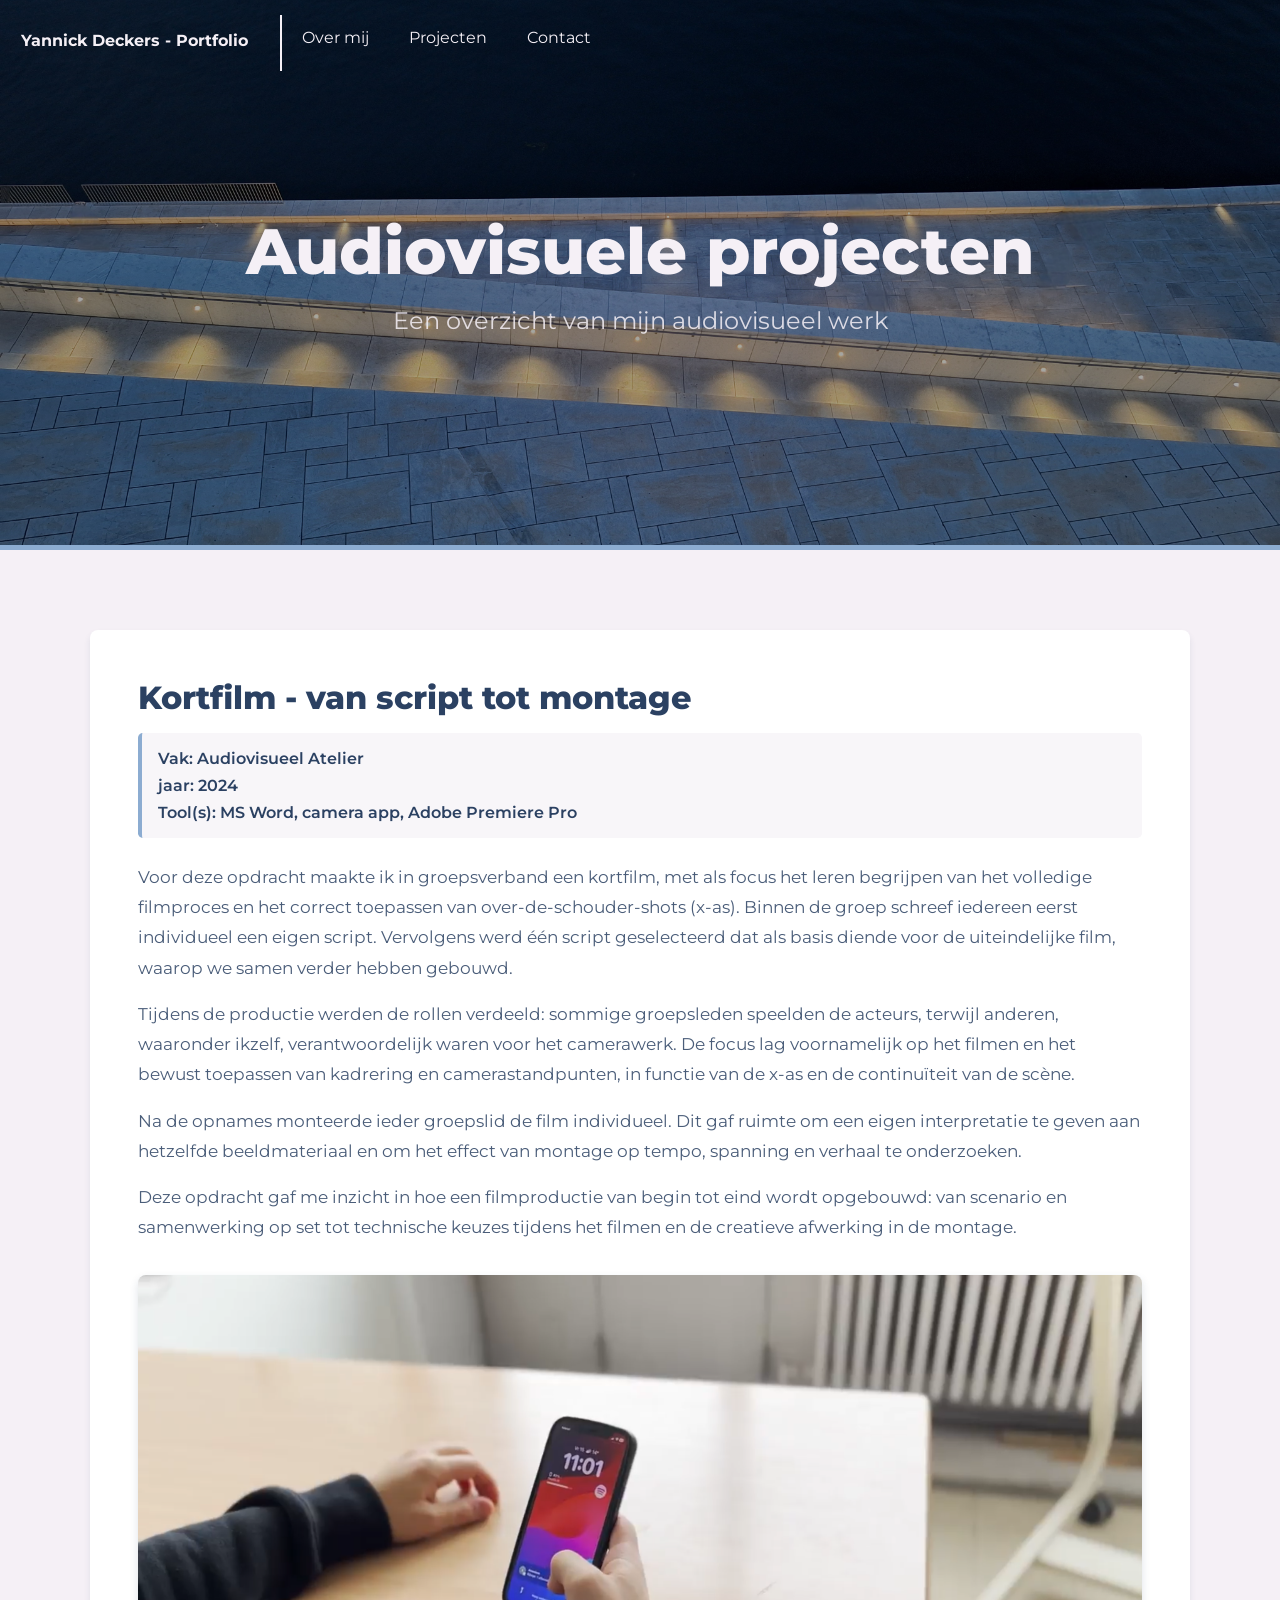
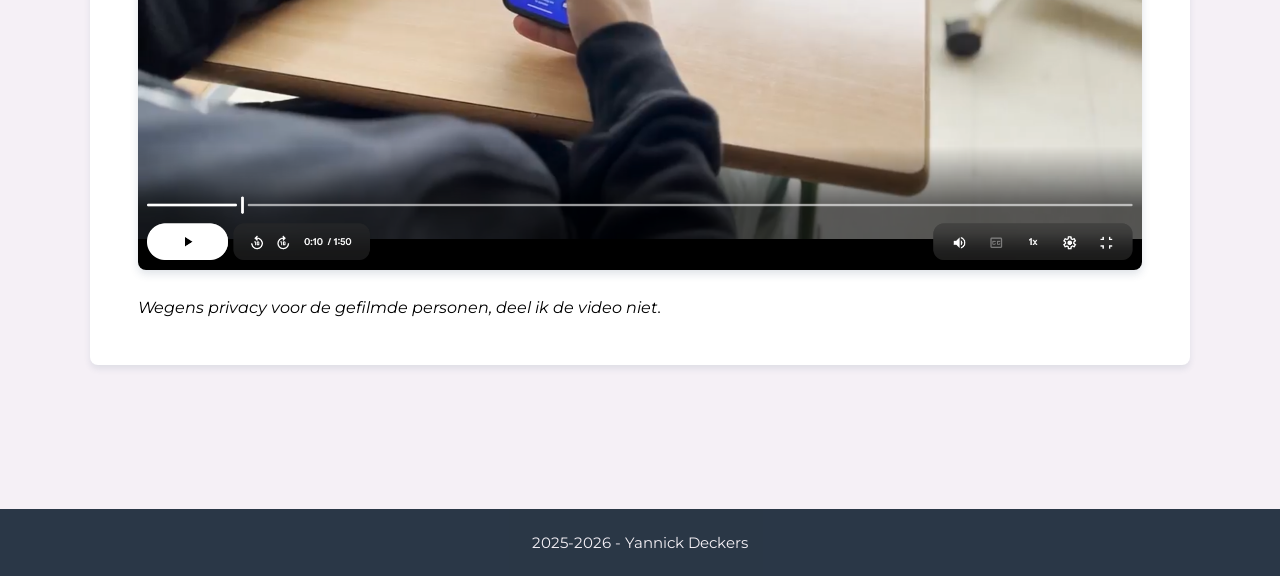
==== audiovisueleprojecten.html @ 1ce47ca8 "2/3 project pages af" ====
<!DOCTYPE html>
<html lang="en">
<head>
    <meta charset="UTF-8">
    <title>Audiovisuele projecten</title>
    <link rel="stylesheet" href="Projectenpaginas.css">
    <link rel="preconnect" href="https://fonts.googleapis.com">
    <link rel="preconnect" href="https://fonts.gstatic.com" crossorigin>
    <link href="https://fonts.googleapis.com/css2?family=Montserrat:wght@400;600;700;800&display=swap" rel="stylesheet">
    <link rel="stylesheet" href="style.css">
    <script src="Projectenpaginas.js" defer></script>
</head>
<body>

<div class="bg-img">
    <section class="container">
        <nav class="navigation-bar">
            <h1>Yannick Deckers - Portfolio</h1>

            <button class="hamburger" id="hamburger">
                <span></span>
                <span></span>
                <span></span>
            </button>

            <ul id="navMenu">
                <li><a href="index.html#about">Over mij</a></li>
                <li><a href="index.html#projects">Projecten</a></li>
                <li><a href="index.html#contact">Contact</a></li>
            </ul>
        </nav>
    </section>

    <div class="page-title">
        <h2>Audiovisuele projecten</h2>
        <p>Een overzicht van mijn audiovisueel werk</p>
    </div>
</div>

<section class="projects-section">
    <div class="projects-container">

        <article class="project">
            <div class="project-text">
                <h2>Kortfilm - van script tot montage</h2>
                <ul class="project-info">
                    <li>Vak: Audiovisueel Atelier</li>
                    <li>jaar: 2024</li>
                    <li>Tool(s): MS Word, camera app, Adobe Premiere Pro</li>
                </ul>
                <p>Voor deze opdracht maakte ik in groepsverband een kortfilm, met als focus het leren begrijpen van het volledige filmproces en het correct toepassen van over-de-schouder-shots (x-as). Binnen de groep schreef iedereen eerst individueel een eigen script. Vervolgens werd één script geselecteerd dat als basis diende voor de uiteindelijke film, waarop we samen verder hebben gebouwd.</p>
                <p>Tijdens de productie werden de rollen verdeeld: sommige groepsleden speelden de acteurs, terwijl anderen, waaronder ikzelf, verantwoordelijk waren voor het camerawerk. De focus lag voornamelijk op het filmen en het bewust toepassen van kadrering en camerastandpunten, in functie van de x-as en de continuïteit van de scène.</p>
                <p>Na de opnames monteerde ieder groepslid de film individueel. Dit gaf ruimte om een eigen interpretatie te geven aan hetzelfde beeldmateriaal en om het effect van montage op tempo, spanning en verhaal te onderzoeken.</p>
                <p>Deze opdracht gaf me inzicht in hoe een filmproductie van begin tot eind wordt opgebouwd: van scenario en samenwerking op set tot technische keuzes tijdens het filmen en de creatieve afwerking in de montage.</p>
            </div>

            <div class="disclaimer">
            <div class="project-images-single">
                <img src="images/Kortfilm.png" alt="Kortfilm screenshot">
            </div>
            <p><i>Wegens privacy voor de gefilmde personen, deel ik de video niet.</i></p>
            </div>
        </article>

    </div>
</section>

<footer class="footer">
    <p>2025-2026 - Yannick Deckers</p>
</footer>

</body>
</html>
---- Projectenpaginas.css ----
* {
    margin: 0;
    padding: 0;
    box-sizing: border-box;
    font-family: "montserrat", sans-serif;
}

.page-title {
    position: absolute;
    top: 50%;
    left: 50%;
    transform: translate(-50%, -50%);
    text-align: center;
    color: #F5F0F6;
    width: 80%;
    max-width: 800px;
    z-index: 1;
}

.page-title h2 {
    font-size: 4rem;
    font-weight: 800;
    margin-bottom: 1rem;
}

.page-title p {
    font-size: 1.5rem;
    opacity: 0.85;
}

.projects-section {
    padding: 5rem 2rem;
    background-color: #F5F0F6;
}

.projects-container {
    max-width: 1100px;
    margin: 0 auto;
}

.project {
    margin-bottom: 4rem;
    background-color: white;
    border-radius: 0.5rem;
    padding: 3rem;
    box-shadow: 0 4px 6px rgba(43, 65, 98, 0.1);
}

.project-text {
    margin-bottom: 2rem;
}

.project-text h2 {
    font-size: 2rem;
    color: #2B4162;
    margin-bottom: 1rem;
    font-weight: 800;
}

.project-info {
    list-style: none;
    margin-bottom: 1.5rem;
    padding: 1rem;
    background-color: #f8f6f9;
    border-left: 4px solid #8cacd1;
    border-radius: 0.3rem;
}

.project-info li {
    font-size: 1rem;
    color: #2B4162;
    margin-bottom: 0.5rem;
    font-weight: 600;
}

.project-info li:last-child {
    margin-bottom: 0;
}

.project-text p {
    font-size: 1.05rem;
    line-height: 1.8;
    color: #2B4162;
    opacity: 0.85;
    margin-bottom: 1rem;
}

.project-images {
    width: 100%;
    height: 100%;
    display: flex;
    gap: 1.5rem;
}

.images-under-eachother {
    width: 100%;
    height: 100%;
    display: flex;
    flex-direction: column;
    gap: 1.5rem;
}

.project-images img {
    width: 100%;
    max-width: 500px;
    height: 100%;
    border-radius: 0.5rem;
    box-shadow: 0 4px 8px rgba(43, 65, 98, 0.15);
    transition: all 0.3s ease;
}

.project-images img:hover {
    transform: translateY(-10px);
    box-shadow: 0 12px 24px rgba(0, 0, 0, 0.2);
}

.project-images-single img {
    border-radius: 0.5rem;
    box-shadow: 0 4px 8px rgba(43, 65, 98, 0.15);
    transition: all 0.3s ease;
}

.project-images-single img:hover {
    transform: translateY(-10px);
    box-shadow: 0 12px 24px rgba(0, 0, 0, 0.2);
}

.disclaimer {
    width: 100%;
    height: 100%;
    display: flex;
    flex-wrap: wrap;
    gap: 1.5rem;
}



@media (max-width: 1200px) {
    .page-title h2 {
        font-size: 2.75rem;
    }

    .page-title p {
        font-size: 1.2rem;
    }
}

@media (max-width: 768px) {
    .page-title h2 {
        font-size: 2.2rem;
    }

    .page-title p {
        font-size: 1.1rem;
    }

    .projects-section {
        padding: 3rem 1rem;
    }

    .project {
        padding: 2rem;
        margin-bottom: 3rem;
    }

    .project-text h2 {
        font-size: 1.5rem;
    }

    .project-text p {
        font-size: 1rem;
    }

    .project-images img {
        max-width: 100%;
    }
}

@media (max-width: 600px) {
    .page-title h2 {
        font-size: 1.9rem;
    }

    .page-title p {
        font-size: 1rem;
    }

    .project {
        padding: 1.5rem;
    }

    .project-text h2 {
        font-size: 1.3rem;
    }
}
---- style.css ----
/*--primary: #F5F0F6;*/
    /*--secondary: #2B4162;*/


* {
    margin: 0;
    padding: 0;
    box-sizing: border-box;
    font-family: "montserrat", sans-serif;
}

.bg-img {
        background-image: url("images/nopeoplebuilding.jpg");
        min-height: 550px;
        background-position: center;
        background-repeat: no-repeat;
        background-size: cover;
        position: relative;
        border-bottom: 5px solid #8cacd1;
    }

.bg-img::before {
        content: "";
        position: absolute;
        inset: 0;
        background: rgba(0, 0, 0, 0.35);
    }

.container {
        position: absolute;
        margin: 15px 15px 15px 5px;
        width: auto;
    }

nav {
        height: 3.5rem;
        display: flex;
        text-decoration: none;
    }

    nav h1 {
        color: #F5F0F6;
        font-size: 1rem;
        padding-left: 1rem;
        padding-top: 1rem;
        padding-right: 2rem;
        font-weight: bold;
        border-right: 2px solid #F5F0F6;
    }

nav ul {
        display: flex;
        list-style: none;
        margin-left: auto;
        padding-right: 1rem;
        padding-top: 0.80rem;
    }

nav a {
        color: #F5F0F6;
        text-decoration: none;
        padding: 1.25rem;
    }

nav a:hover {
        background-color : #F5F0F6;
        color: #2B4162;

        padding: 1.25rem;
        border-radius: 0.3rem;
    }

    .hamburger {
        display: none;
        flex-direction: column;
        background: transparent;
        border: none;
        cursor: pointer;
        padding: 0;
        z-index: 1000;
        margin-left: auto;
    }

    .hamburger span {
        width: 25px;
        height: 3px;
        background-color: #F5F0F6;
        margin: 3px 0;
        transition: all 0.3s ease;
        border-radius: 3px;
    }

    .hamburger.active span:nth-child(1) {
        transform: rotate(45deg) translate(8px, 8px);
    }

    .hamburger.active span:nth-child(2) {
        opacity: 0;
    }

    .hamburger.active span:nth-child(3) {
        transform: rotate(-45deg) translate(7px, -7px);
    }

    .hero {
        position: absolute;
        top: 40%;
        left: 50%;
        transform: translate(-50%, -50%);
        display: flex;
        align-items: center;
        justify-content: space-between;
        width: 80%;
        max-width: 1100px;
        color: #F5F0F6;
    }

.hero-left {
        max-width: 55%;
    }

.hero-left h2 {
        font-size: 3rem;
        font-weight: 800;
        margin-bottom: 1rem;
    }

.hero-left p {
        font-size: 1.25rem;
        margin-bottom: 2rem;
        opacity: 0.85;
    }

.cta {
        display: inline-block;
        background-color: #F5F0F6;
        color: #2B4162;
        padding: 0.75rem 1.5rem;
        border-radius: 0.3rem;
        text-decoration: none;
        font-weight: bold;
    }

.cta:hover {
        background-color: #2B4162;
        color: #F5F0F6;
    }

.hero-right img {
        width: 300px;
        height: 300px;
        object-fit: cover;
        border-radius: 50%;
        border: 4px solid #F5F0F6;
    }

    .profile-wrapper {
        position: relative;
        display: inline-block;
    }

    .social-icons {
        position: absolute;
        bottom: 10px;
        right: 10px;
        display: flex;
        gap: 0.5rem;
    }

    .social-icon {
        width: 45px;
        height: 45px;
        background-color: #F5F0F6;
        border-radius: 50%;
        display: flex;
        align-items: center;
        justify-content: center;
        color: #2B4162;
        transition: all 0.3s ease;
        box-shadow: 0 2px 8px rgba(0, 0, 0, 0.2);
    }

    .social-icon:hover {
        background-color: #2B4162;
        color: #F5F0F6;
        transform: translateY(-3px);
        box-shadow: 0 4px 12px rgba(0, 0, 0, 0.3);
    }

    .about {
        padding-top: 3rem;
        padding-bottom: 3rem;
        background-color: #2B4162;
        border-bottom: 5px solid #8cacd1;
    }

    .about-container {
        max-width: 1000px;
        margin: 0 auto;
    }

    .about h2 {
        font-size: 2.5rem;
        color: #F5F0F6;
        margin-bottom: 2rem;
        font-weight: 800;
        text-align: center;
    }

    .about-intro {
        text-align: center;
        margin-bottom: 3rem;
    }

    .about-intro p {
        font-size: 1.1rem;
        color: #F5F0F6;
        line-height: 1.8;
        opacity: 0.85;
    }

    .about-info {
        display: flex;
        flex-wrap: wrap;
        gap: 2rem;
        justify-content: center;
    }

    .info-item {
        background-color: #ffffff;
        padding: 2rem 1.5rem;
        border-radius: 0.5rem;
        text-align: center;
        min-width: 250px;
        flex: 1;
        max-width: 300px;
        box-shadow: 0 4px 6px rgba(43, 65, 98, 0.1);
        border-top: 4px solid #8cacd1;
        transition: all 0.3s ease;
    }

    .info-item h3 {
        font-size: 1.2rem;
        color: #2B4162;
        margin-bottom: 0.5rem;
        font-weight: 700;
    }

    .info-item p {
        font-size: 1rem;
        color: #2B4162;
        opacity: 0.85;
    }

    .info-item:hover {
        transform: translateY(-10px);
        box-shadow: 0 12px 24px rgba(43, 65, 98, 0.2);
    }

    .categories {
        padding-top: 2rem;
        padding-bottom: 5rem;
        background-color: #F5F0F6;
    }

    .categories-container {
        max-width: 1200px;
        margin: 0 auto;
    }

    .categories-title {
        text-align: center;
        font-size: 2.5rem;
        color: #2B4162;
        margin-bottom: 3rem;
        font-weight: 800;
    }

    .cards-container {
        display: flex;
        flex-wrap: wrap;
        gap: 2rem;
        justify-content: center;
    }

    .card {
        background-color: white;
        padding: 2.5rem 2rem;
        border-radius: 0.5rem;
        text-decoration: none;
        color: #2B4162;
        transition: all 0.3s ease;
        box-shadow: 0 4px 6px rgba(43, 65, 98, 0.1);
        display: flex;
        flex-direction: column;
        align-items: center;
        text-align: center;
        min-width: 300px;
        flex: 1;
        max-width: 350px;
    }

    .card:hover {
        transform: translateY(-10px);
        box-shadow: 0 12px 24px rgba(43, 65, 98, 0.2);
        background-color: #2B4162;
        color: #F5F0F6;
    }

    .card-icon {
        width: 80px;
        height: 80px;
        background-color: #2B4162;
        color: #F5F0F6;
        border-radius: 50%;
        display: flex;
        align-items: center;
        justify-content: center;
        margin-bottom: 1.5rem;
        transition: all 0.3s ease;
    }

    .card:hover .card-icon {
        background-color: #F5F0F6;
        color: #2B4162;
    }

    .card h3 {
        font-size: 1.5rem;
        margin-bottom: 1rem;
        font-weight: 700;
    }

    .card p {
        font-size: 1rem;
        line-height: 1.6;
        opacity: 0.85;
    }

    .contact {
        padding: 4rem 2rem;
        background-color: #2B4162;
        border-top: 5px solid #8cacd1;
    }

    .contact-container {
        max-width: 1200px;
        margin: 0 auto;
    }

    .contact h2 {
        text-align: center;
        font-size: 2.5rem;
        color: #F5F0F6;
        margin-bottom: 3rem;
        font-weight: 800;
    }

    .contact-info {
        display: flex;
        flex-wrap: wrap;
        gap: 2rem;
        justify-content: center;
    }

    .contact-item {
        background-color: #F5F0F6;
        padding: 2.5rem 2rem;
        border-radius: 0.5rem;
        text-align: center;
        min-width: 280px;
        flex: 1;
        max-width: 350px;
        transition: all 0.3s ease;
        box-shadow: 0 4px 6px rgba(0, 0, 0, 0.1);
        border-top: 4px solid #8cacd1;
    }

    .contact-item:hover {
        transform: translateY(-10px);
        box-shadow: 0 12px 24px rgba(0, 0, 0, 0.2);
    }

    .contact-item svg {
        color: #2B4162;
        margin-bottom: 1rem;
    }

    .contact-item h3 {
        font-size: 1.3rem;
        color: #2B4162;
        margin-bottom: 0.75rem;
        font-weight: 700;
    }

    .contact-item a {
        color: #2B4162;
        text-decoration: none;
        font-size: 1.1rem;
        opacity: 0.85;
        transition: opacity 0.3s ease;
    }

    .contact-item p {
        color: #2B4162;
        font-size: 1.1rem;
        opacity: 0.85;
        transition: opacity 0.3s ease;
    }

    .contact-item a:hover {
        opacity: 1;
        text-decoration: underline;
    }

    .footer {
        background-color: #132233;
        color: #F5F0F6;
        text-align: center;
        padding: 1.5rem 2rem;
        font-size: 0.95rem;
        opacity: 0.9;
    }

    @media (max-width: 1200px) {

        .hero {
            width: 85%;
            max-width: 1000px;
        }

        .hero-left h2 {
            font-size: 2.75rem;
        }

        .hero-left p {
            font-size: 1.2rem;
        }

        .hero-right img {
            width: 280px;
            height: 280px;
        }

        .info-item {
            max-width: 280px;
        }

        .card {
            max-width: 320px;
        }
    }

    @media (max-width: 768px) {

        nav {
            align-items: center;
            width: 100%;
        }

        nav ul {
            position: absolute;
            top: 3.5rem;
            right: 0;
            width: 100%;
            background-color: rgba(43, 65, 98, 0.95);
            flex-direction: column;
            align-items: center;
            display: none;
            z-index: 999;
        }

        nav ul.show {
            display: flex;
        }

        nav a {
            width: 100%;
            padding: 1rem;
            text-align: center;
        }

        .hamburger {
            display: flex;
            margin-right: 1rem;
        }

        .hero {
            flex-direction: column;
            width: 90%;
            top: 50%;
            text-align: center;
        }

        .hero-left {
            max-width: 100%;
            margin-bottom: 2rem;
        }

        .hero-left h2 {
            font-size: 2.2rem;
        }

        .hero-left p {
            font-size: 1.1rem;
        }

        .hero-right {
            display: flex;
            justify-content: center;
        }

        .hero-right img {
            width: 220px;
            height: 220px;
        }

        .social-icons {
            bottom: -10px;
            right: 50%;
            transform: translateX(50%);
        }

        .about h2,
        .categories-title,
        .contact h2 {
            font-size: 2rem;
        }
    }

    @media (max-width: 600px) {

        .hero {
            top: 52%;
        }

        .hero-left h2 {
            font-size: 1.9rem;
        }

        .hero-left p {
            font-size: 1rem;
        }

        .info-item,
        .card,
        .contact-item {
            min-width: 100%;
            max-width: 100%;
        }

        .about-intro p,
        .card p {
            font-size: 1rem;
        }

        .about h2,
        .categories-title,
        .contact h2 {
            font-size: 1.75rem;
        }
    }

    img {
        max-width: 100%;
        height: auto;
    }
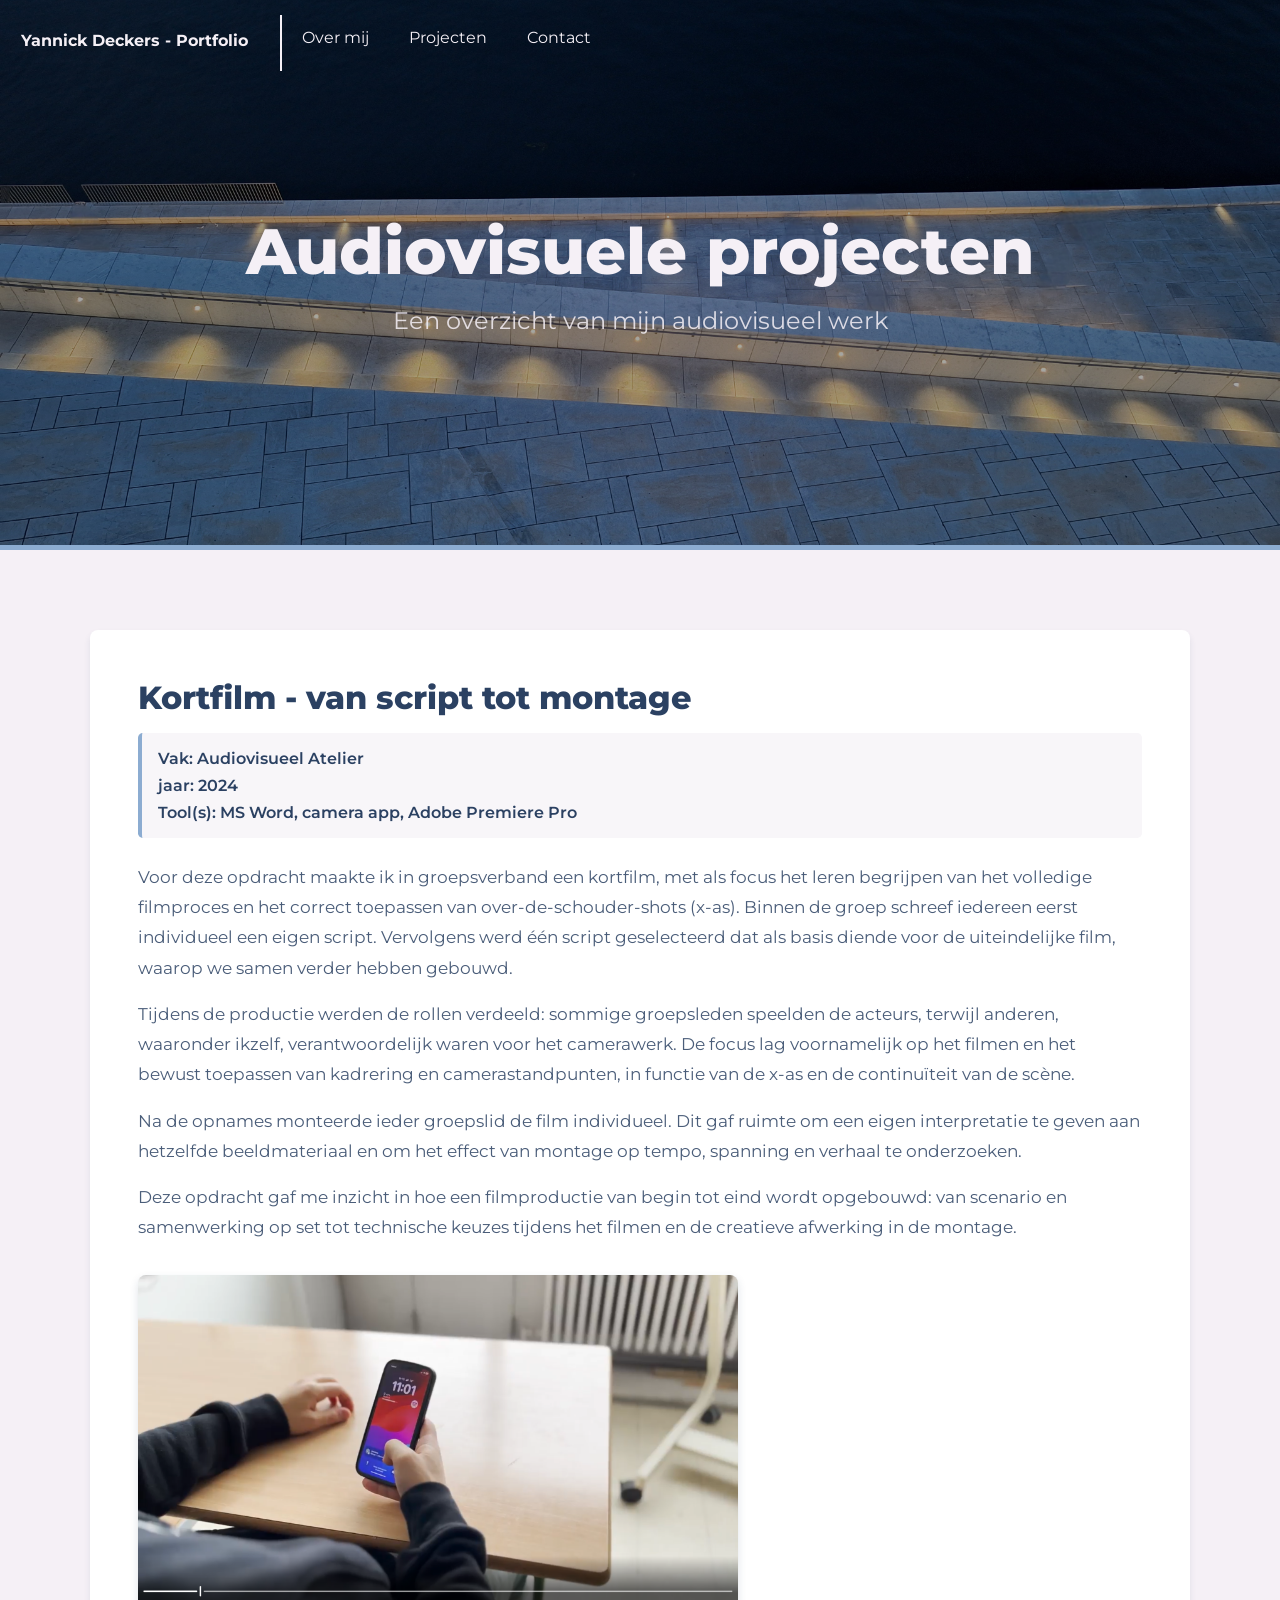
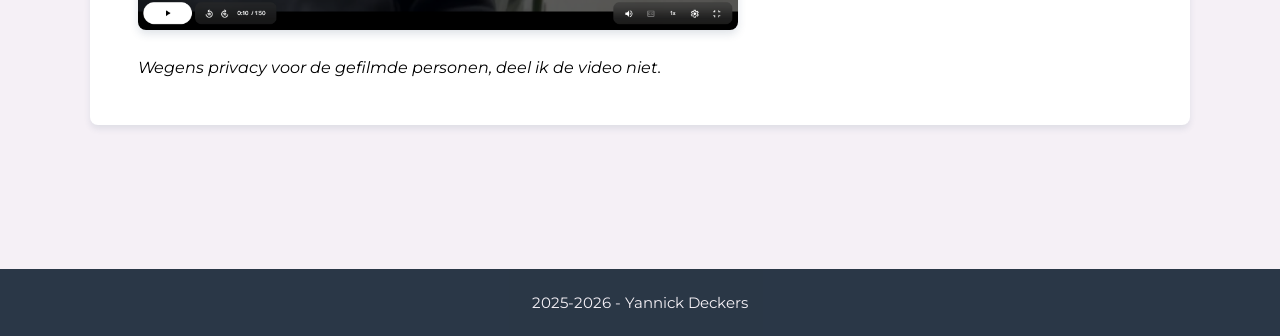
==== commit f262e7ad: "Portfolio af" ====
--- a/audiovisueleprojecten.html
+++ b/audiovisueleprojecten.html
@@ -8,7 +8,7 @@
     <link rel="preconnect" href="https://fonts.gstatic.com" crossorigin>
     <link href="https://fonts.googleapis.com/css2?family=Montserrat:wght@400;600;700;800&display=swap" rel="stylesheet">
     <link rel="stylesheet" href="style.css">
-    <script src="Projectenpaginas.js" defer></script>
+    <script src="script.js" defer></script>
 </head>
 <body>
 
--- a/Projectenpaginas.css
+++ b/Projectenpaginas.css
@@ -115,9 +115,13 @@
 }
 
 .project-images-single img {
+    width: 100%;
+    max-width: 600px;
+    height: auto;
     border-radius: 0.5rem;
     box-shadow: 0 4px 8px rgba(43, 65, 98, 0.15);
     transition: all 0.3s ease;
+    object-fit: cover;
 }
 
 .project-images-single img:hover {
@@ -133,25 +137,17 @@
     gap: 1.5rem;
 }
 
+.bg-color-logo {
+    background-color: #1a1c2c;
+}
 
-
-@media (max-width: 1200px) {
+@media (max-width: 768px) {
     .page-title h2 {
-        font-size: 2.75rem;
+        font-size: 2.5rem;
     }
 
     .page-title p {
         font-size: 1.2rem;
-    }
-}
-
-@media (max-width: 768px) {
-    .page-title h2 {
-        font-size: 2.2rem;
-    }
-
-    .page-title p {
-        font-size: 1.1rem;
     }
 
     .projects-section {
@@ -159,26 +155,30 @@
     }
 
     .project {
-        padding: 2rem;
-        margin-bottom: 3rem;
+        padding: 2rem 1.5rem;
     }
 
     .project-text h2 {
-        font-size: 1.5rem;
+        font-size: 1.75rem;
     }
 
     .project-text p {
         font-size: 1rem;
     }
 
-    .project-images img {
-        max-width: 100%;
+    .project-images {
+        flex-direction: column;
+    }
+
+    .images-under-eachother {
+        width: 100%;
+        min-width: 100%;
     }
 }
 
-@media (max-width: 600px) {
+@media (max-width: 480px) {
     .page-title h2 {
-        font-size: 1.9rem;
+        font-size: 2rem;
     }
 
     .page-title p {
@@ -186,10 +186,14 @@
     }
 
     .project {
-        padding: 1.5rem;
+        padding: 1.5rem 1rem;
     }
 
     .project-text h2 {
-        font-size: 1.3rem;
+        font-size: 1.5rem;
+    }
+
+    .project-info li {
+        font-size: 0.95rem;
     }
 }
--- a/style.css
+++ b/style.css
@@ -423,136 +423,163 @@
         opacity: 0.9;
     }
 
-    @media (max-width: 1200px) {
-
-        .hero {
-            width: 85%;
-            max-width: 1000px;
-        }
-
-        .hero-left h2 {
-            font-size: 2.75rem;
-        }
-
-        .hero-left p {
-            font-size: 1.2rem;
-        }
-
-        .hero-right img {
-            width: 280px;
-            height: 280px;
-        }
-
-        .info-item {
-            max-width: 280px;
-        }
-
-        .card {
-            max-width: 320px;
-        }
-    }
-
     @media (max-width: 768px) {
-
-        nav {
-            align-items: center;
-            width: 100%;
-        }
-
-        nav ul {
-            position: absolute;
-            top: 3.5rem;
-            right: 0;
-            width: 100%;
-            background-color: rgba(43, 65, 98, 0.95);
-            flex-direction: column;
-            align-items: center;
+        /* Hide title on mobile */
+        nav h1 {
             display: none;
-            z-index: 999;
-        }
-
-        nav ul.show {
-            display: flex;
-        }
-
-        nav a {
-            width: 100%;
-            padding: 1rem;
-            text-align: center;
-        }
-
+        }
+
+        /* Show hamburger menu */
         .hamburger {
             display: flex;
-            margin-right: 1rem;
+            position: relative;
+            padding: 1rem;
+        }
+
+        /* Hide navigation menu by default */
+        nav ul {
+            position: fixed;
+            top: 0;
+            right: -100%;
+            height: 100vh;
+            width: 70%;
+            max-width: 300px;
+            background-color: rgba(43, 65, 98, 0.98);
+            flex-direction: column;
+            padding: 5rem 2rem 2rem;
+            margin: 0;
+            transition: right 0.3s ease;
+            box-shadow: -5px 0 15px rgba(0, 0, 0, 0.3);
+            z-index: 999;
+            gap: 1.5rem;
+        }
+
+        /* Show menu when active */
+        nav ul.active {
+            right: 0;
+        }
+
+        /* Stack navigation links vertically */
+        nav a {
+            padding: 1.2rem 1.5rem;
+            width: 100%;
+            border-bottom: 1px solid rgba(245, 240, 246, 0.1);
+            display: block;
+        }
+
+        nav a:hover {
+            background-color: #F5F0F6;
+            color: #2B4162;
+            border-radius: 0.3rem;
+        }
+
+        /* Adjust hero section for mobile */
+        .bg-img {
+            min-height: 80vh;
         }
 
         .hero {
-            flex-direction: column;
+            flex-direction: column-reverse;
             width: 90%;
             top: 50%;
-            text-align: center;
+            gap: 2rem;
         }
 
         .hero-left {
             max-width: 100%;
-            margin-bottom: 2rem;
+            text-align: center;
         }
 
         .hero-left h2 {
-            font-size: 2.2rem;
+            font-size: 2rem;
         }
 
         .hero-left p {
-            font-size: 1.1rem;
-        }
-
-        .hero-right {
-            display: flex;
-            justify-content: center;
+            font-size: 1rem;
         }
 
         .hero-right img {
-            width: 220px;
-            height: 220px;
+            width: 200px;
+            height: 200px;
         }
 
         .social-icons {
-            bottom: -10px;
-            right: 50%;
-            transform: translateX(50%);
-        }
-
-        .about h2,
-        .categories-title,
+            bottom: 5px;
+            right: 5px;
+            gap: 0.3rem;
+        }
+
+        .social-icon {
+            width: 35px;
+            height: 35px;
+        }
+
+        /* Adjust about section */
+        .about h2 {
+            font-size: 2rem;
+        }
+
+        .about-intro p {
+            font-size: 1rem;
+            padding: 0 1rem;
+        }
+
+        .about-info {
+            flex-direction: column;
+            padding: 0 1rem;
+        }
+
+        .info-item {
+            max-width: 100%;
+        }
+
+        /* Adjust categories section */
+        .categories-title {
+            font-size: 2rem;
+        }
+
+        .cards-container {
+            padding: 0 1rem;
+            flex-direction: column;
+        }
+
+        .card {
+            max-width: 100%;
+        }
+
+        /* Adjust contact section */
         .contact h2 {
             font-size: 2rem;
         }
-    }
-
-    @media (max-width: 600px) {
-
-        .hero {
-            top: 52%;
-        }
-
+
+        .contact-info {
+            flex-direction: column;
+            padding: 0 1rem;
+        }
+
+        .contact-item {
+            max-width: 100%;
+        }
+    }
+
+    @media (max-width: 480px) {
         .hero-left h2 {
-            font-size: 1.9rem;
-        }
-
-        .hero-left p {
-            font-size: 1rem;
-        }
-
-        .info-item,
-        .card,
-        .contact-item {
-            min-width: 100%;
-            max-width: 100%;
-        }
-
-        .about-intro p,
-        .card p {
-            font-size: 1rem;
+            font-size: 1.5rem;
+        }
+
+        .hero-right img {
+            width: 150px;
+            height: 150px;
+        }
+
+        .social-icon {
+            width: 30px;
+            height: 30px;
+        }
+
+        .social-icon svg {
+            width: 18px;
+            height: 18px;
         }
 
         .about h2,
@@ -562,19 +589,14 @@
         }
     }
 
-    img {
-        max-width: 100%;
-        height: auto;
-    }
-
-
-
-
-
-
-
-
-
-
-
-
+
+
+
+
+
+
+
+
+
+
+
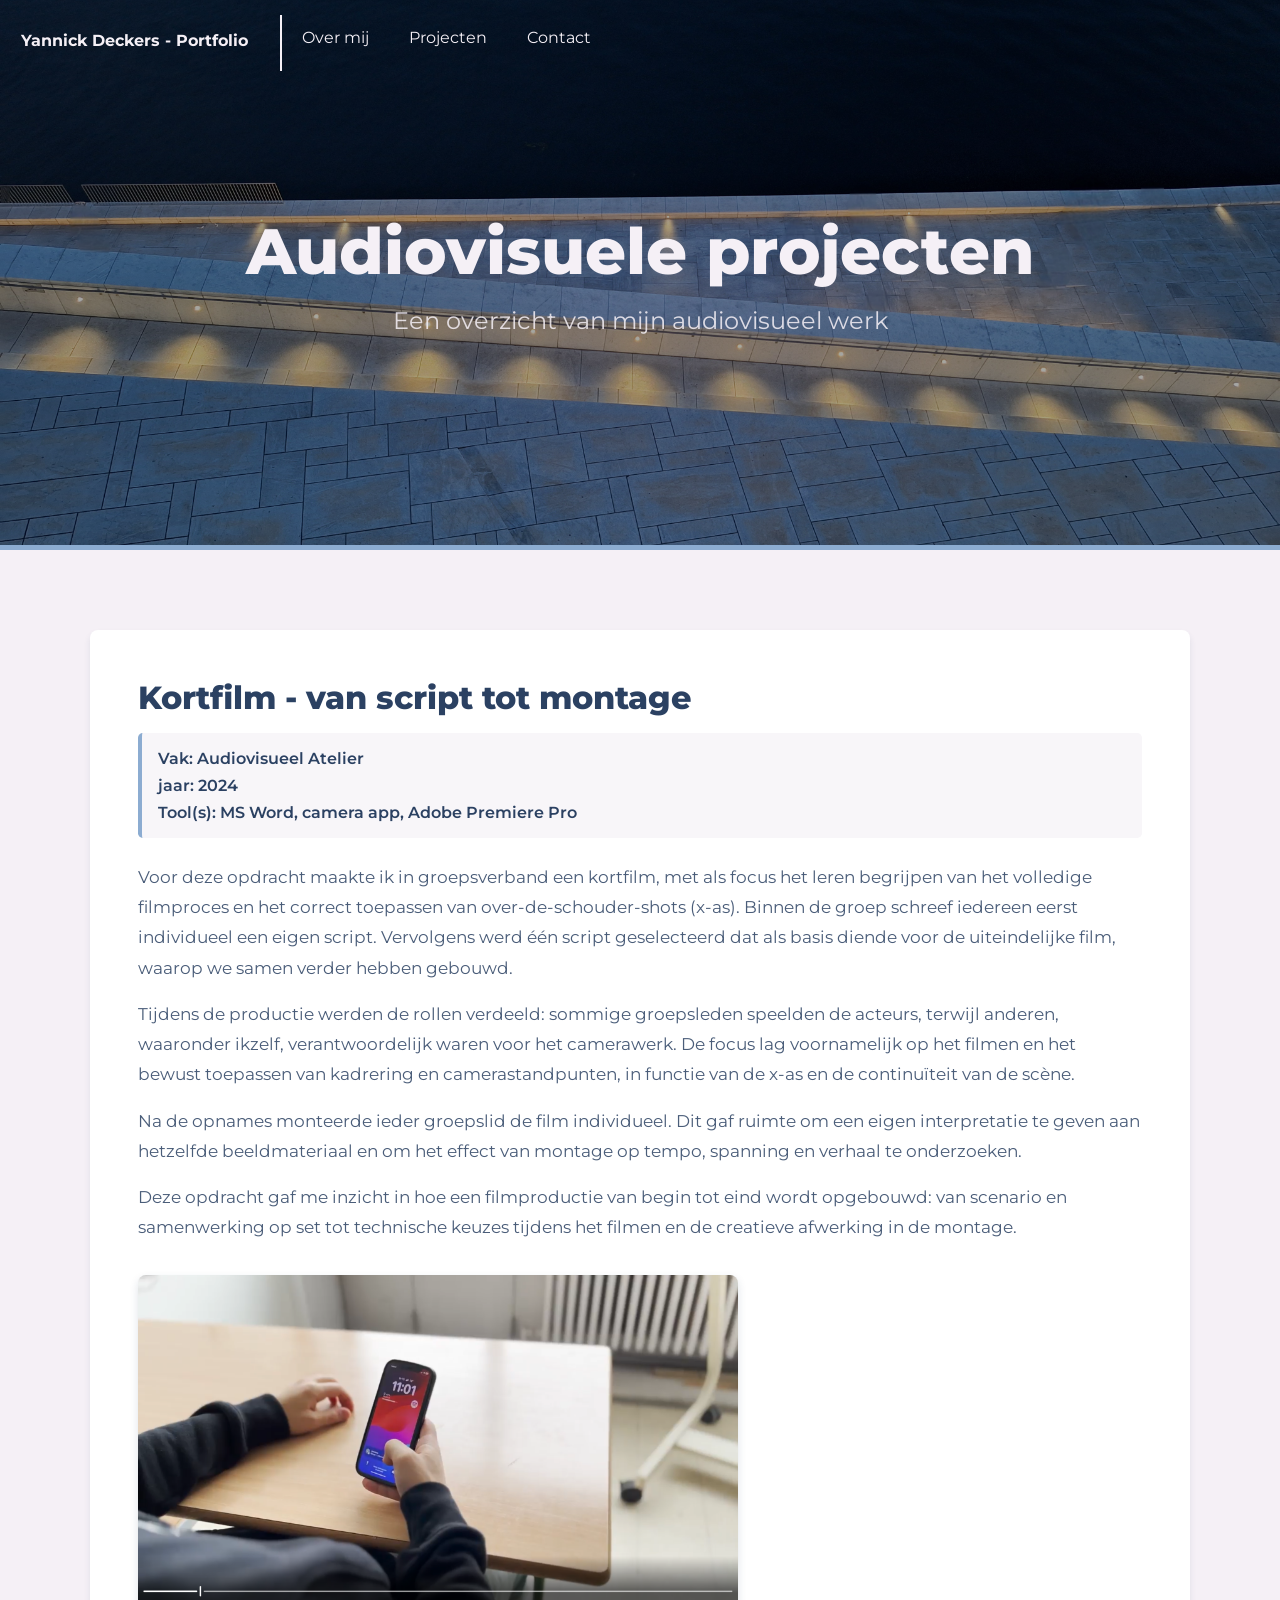
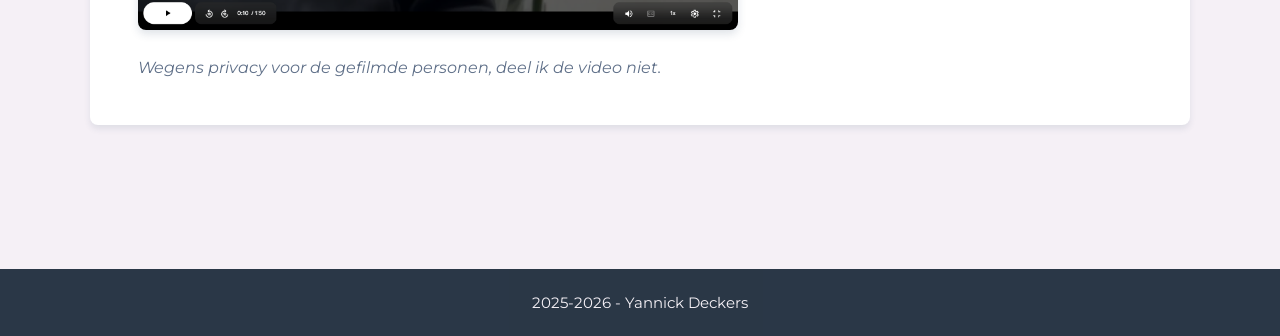
==== commit aec2685e: "mobile response fix project pages" ====
--- a/audiovisueleprojecten.html
+++ b/audiovisueleprojecten.html
@@ -2,6 +2,7 @@
 <html lang="en">
 <head>
     <meta charset="UTF-8">
+    <meta name="viewport" content="width=device-width, initial-scale=1">
     <title>Audiovisuele projecten</title>
     <link rel="stylesheet" href="Projectenpaginas.css">
     <link rel="preconnect" href="https://fonts.googleapis.com">
--- a/Projectenpaginas.css
+++ b/Projectenpaginas.css
@@ -87,31 +87,35 @@
 
 .project-images {
     width: 100%;
-    height: 100%;
     display: flex;
     gap: 1.5rem;
 }
 
 .images-under-eachother {
     width: 100%;
-    height: 100%;
     display: flex;
     flex-direction: column;
     gap: 1.5rem;
+    flex: 1;
 }
 
 .project-images img {
     width: 100%;
     max-width: 500px;
-    height: 100%;
+    height: auto;
     border-radius: 0.5rem;
     box-shadow: 0 4px 8px rgba(43, 65, 98, 0.15);
     transition: all 0.3s ease;
+    object-fit: cover;
 }
 
 .project-images img:hover {
     transform: translateY(-10px);
     box-shadow: 0 12px 24px rgba(0, 0, 0, 0.2);
+}
+
+.project-images-single {
+    width: 100%;
 }
 
 .project-images-single img {
@@ -131,10 +135,16 @@
 
 .disclaimer {
     width: 100%;
-    height: 100%;
     display: flex;
-    flex-wrap: wrap;
+    flex-direction: column;
     gap: 1.5rem;
+}
+
+.disclaimer p {
+    font-size: 1rem;
+    color: #2B4162;
+    opacity: 0.75;
+    font-style: italic;
 }
 
 .bg-color-logo {
@@ -156,6 +166,7 @@
 
     .project {
         padding: 2rem 1.5rem;
+        margin-bottom: 3rem;
     }
 
     .project-text h2 {
@@ -168,11 +179,16 @@
 
     .project-images {
         flex-direction: column;
+        gap: 1rem;
     }
 
     .images-under-eachother {
         width: 100%;
-        min-width: 100%;
+        flex: none;
+    }
+
+    .project-images img {
+        max-width: 100%;
     }
 }
 
@@ -196,4 +212,8 @@
     .project-info li {
         font-size: 0.95rem;
     }
+
+    .project-text p {
+        font-size: 0.95rem;
+    }
 }
